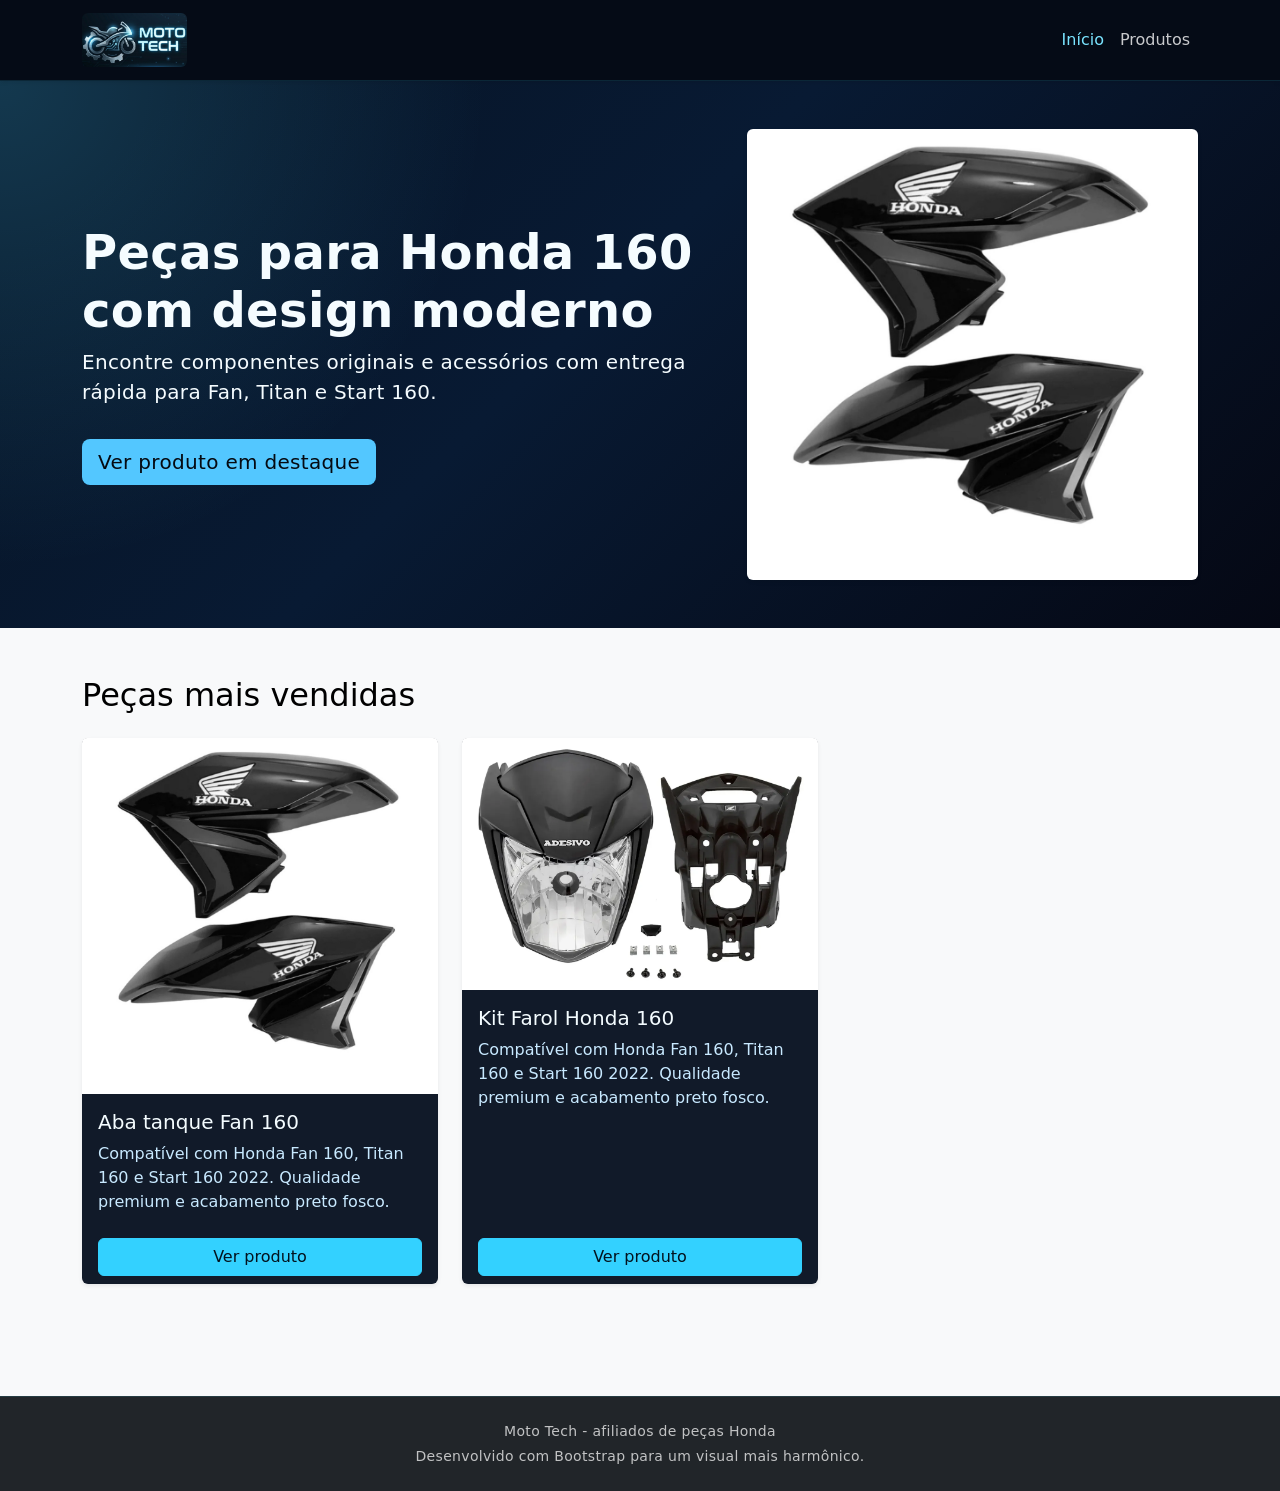
==== moto_tech/index.html @ e141f1aa "feat: Adiciona imagens e descrições dos produtos, bem como tambem o uso de ferramentas para melhor r" ====
<!DOCTYPE html>
<html lang="pt-br">
<head>
  <meta charset="UTF-8">
  <meta name="viewport" content="width=device-width, initial-scale=1.0">
  <title>Moto Tech | Peças Honda 160</title>
  <link href="https://cdn.jsdelivr.net/npm/bootstrap@5.3.0/dist/css/bootstrap.min.css" rel="stylesheet">
  <link rel="stylesheet" href="css/styles.css">
</head>
<body class="bg-light">

<nav class="navbar navbar-expand-lg navbar-dark site-navbar shadow-sm">
  <div class="container">
    <a class="navbar-brand" href="index.html">
      <img src="assets/images/motoTech.png" alt="Moto Tech" class="navbar-brand-image rounded">
    </a>
    <button class="navbar-toggler" type="button" data-bs-toggle="collapse" data-bs-target="#menuNav" aria-controls="menuNav" aria-expanded="false" aria-label="Menu">
      <span class="navbar-toggler-icon"></span>
    </button>
    <div class="collapse navbar-collapse" id="menuNav">
      <ul class="navbar-nav ms-auto">
        <li class="nav-item"><a class="nav-link active" href="index.html">Início</a></li>
        <li class="nav-item"><a class="nav-link" href="produto.html">Produtos</a></li>
      </ul>
    </div>
  </div>
</nav>

<header class="hero-section py-5">
  <div class="container">
    <div class="row align-items-center">
      <div class="col-lg-7">
        <h1 class="display-5 fw-bold">Peças para Honda 160 com design moderno</h1>
        <p class="lead">Encontre componentes originais e acessórios com entrega rápida para Fan, Titan e Start 160.</p>
        <a href="produto.html" class="btn btn-light btn-lg mt-3">Ver produto em destaque</a>
      </div>
      <div class="col-lg-5 text-center">
        <img src="assets/images/aba_tanque_black.webp" alt="Aba de tanque Honda 160" class="img-fluid rounded shadow-sm mt-4 mt-lg-0">
      </div>
    </div>
  </div>
</header>

<main class="container my-5">
  <h2 class="mb-4" style="color: black;">Peças mais vendidas</h2>
  <div class="row g-4">
    <div class="col-md-6 col-lg-4">
      <div class="card h-100 shadow-sm">
        <img src="assets/images/aba_tanque_black.webp" class="card-img-top" alt="Aba tanque">
        <div class="card-body">
          <h5 class="card-title">Aba tanque Fan 160</h5>
          <p class="card-text">Compatível com Honda Fan 160, Titan 160 e Start 160 2022. Qualidade premium e acabamento preto fosco.</p>
        </div>
        <div class="card-footer bg-transparent border-top-0">
          <a href="produto.html" class="btn btn-primary w-100">Ver produto</a>
        </div>
      </div>
    </div>
    <div class="col-md-6 col-lg-4">
      <div class="card h-100 shadow-sm">
        <img src="assets/images/kit_farol_black.webp" class="card-img-top" alt="Aba tanque">
        <div class="card-body">
          <h5 class="card-title">Kit Farol Honda 160</h5>
          <p class="card-text">Compatível com Honda Fan 160, Titan 160 e Start 160 2022. Qualidade premium e acabamento preto fosco.</p>
        </div>
        <div class="card-footer bg-transparent border-top-0">
          <a href="produto.html" class="btn btn-primary w-100">Ver produto</a>
        </div>
      </div>
    </div>
  </div>
</div>
</main>

<footer class="py-4 bg-dark text-white">
  <div class="container text-center small">
    <p class="mb-1">Moto Tech - afiliados de peças Honda</p>
    <p class="mb-0">Desenvolvido com Bootstrap para um visual mais harmônico.</p>
  </div>
</footer>

<script src="https://cdn.jsdelivr.net/npm/bootstrap@5.3.0/dist/js/bootstrap.bundle.min.js"></script>
<script src="js/script.js"></script>
</body>
</html>
---- moto_tech/css/styles.css ----
body {
  background-color: #040814;
  color: #e3f6ff;
  font-family: "Inter", system-ui, -apple-system, BlinkMacSystemFont, "Segoe UI", sans-serif;
}

.hero-section,
footer {
  letter-spacing: 0.02em;
}

.site-navbar {
  background-color: #050b16;
  border-bottom: 1px solid rgba(51, 214, 255, 0.14);
}

.navbar-brand-image {
  max-height: 54px;
  width: auto;
}

.navbar-nav .nav-link {
  color: rgba(255, 255, 255, 0.78);
  transition: color 0.2s ease;
}

.navbar-nav .nav-link:hover,
.navbar-nav .nav-link.active {
  color: #7ae4ff;
}

.hero-section {
  background: radial-gradient(circle at top left, rgba(77, 219, 255, 0.18), transparent 35%),
              linear-gradient(135deg, #071528 10%, #081a33 45%, #050814 100%);
}

.hero-section h1,
.hero-section p,
.hero-section .btn {
  color: #f5fcff;
}

.hero-section .btn-light {
  background-color: #53c7ff;
  color: #050a11;
  border: none;
}

.hero-section .btn-light:hover {
  background-color: #3bb0e6;
}

main {
  padding-bottom: 4rem;
}

.card {
  border: none;
  background-color: rgba(8, 17, 33, 0.96);
}

.card-body,
.list-group-item {
  background-color: transparent;
  color: #e9f7ff;
}

.card-title,
.card h1,
.card h5 {
  color: #f4fcff;
}

.card-text,
.list-group-item {
  color: #c8e9ff;
}

.card-footer {
  background-color: transparent;
}

.btn-primary {
  background-color: #33d1ff;
  border-color: #33d1ff;
  color: #03121d;
}

.btn-primary:hover {
  background-color: #1fb5e4;
  border-color: #1fb5e4;
}

.btn-success {
  background-color: #1bc2ea;
  border-color: #16a3c6;
  color: #03121d;
}

.btn-success:hover {
  background-color: #1396b4;
  border-color: #11819e;
}

.card-img-top,
.card img {
  object-fit: cover;
}

.carousel-control-prev-icon,
.carousel-control-next-icon {
  filter: invert(1);
  background-color: rgba(255, 255, 255, 0.16);
  border-radius: 50%;
}

.carousel-control-prev,
.carousel-control-next {
  width: 3rem;
  opacity: 1;
}

.carousel-control-prev:hover,
.carousel-control-next:hover {
  background-color: rgba(255, 255, 255, 0.08);
}

footer {
  background-color: #040814;
  border-top: 1px solid rgba(77, 219, 255, 0.12);
}

footer p {
  color: rgba(255, 255, 255, 0.72);
}
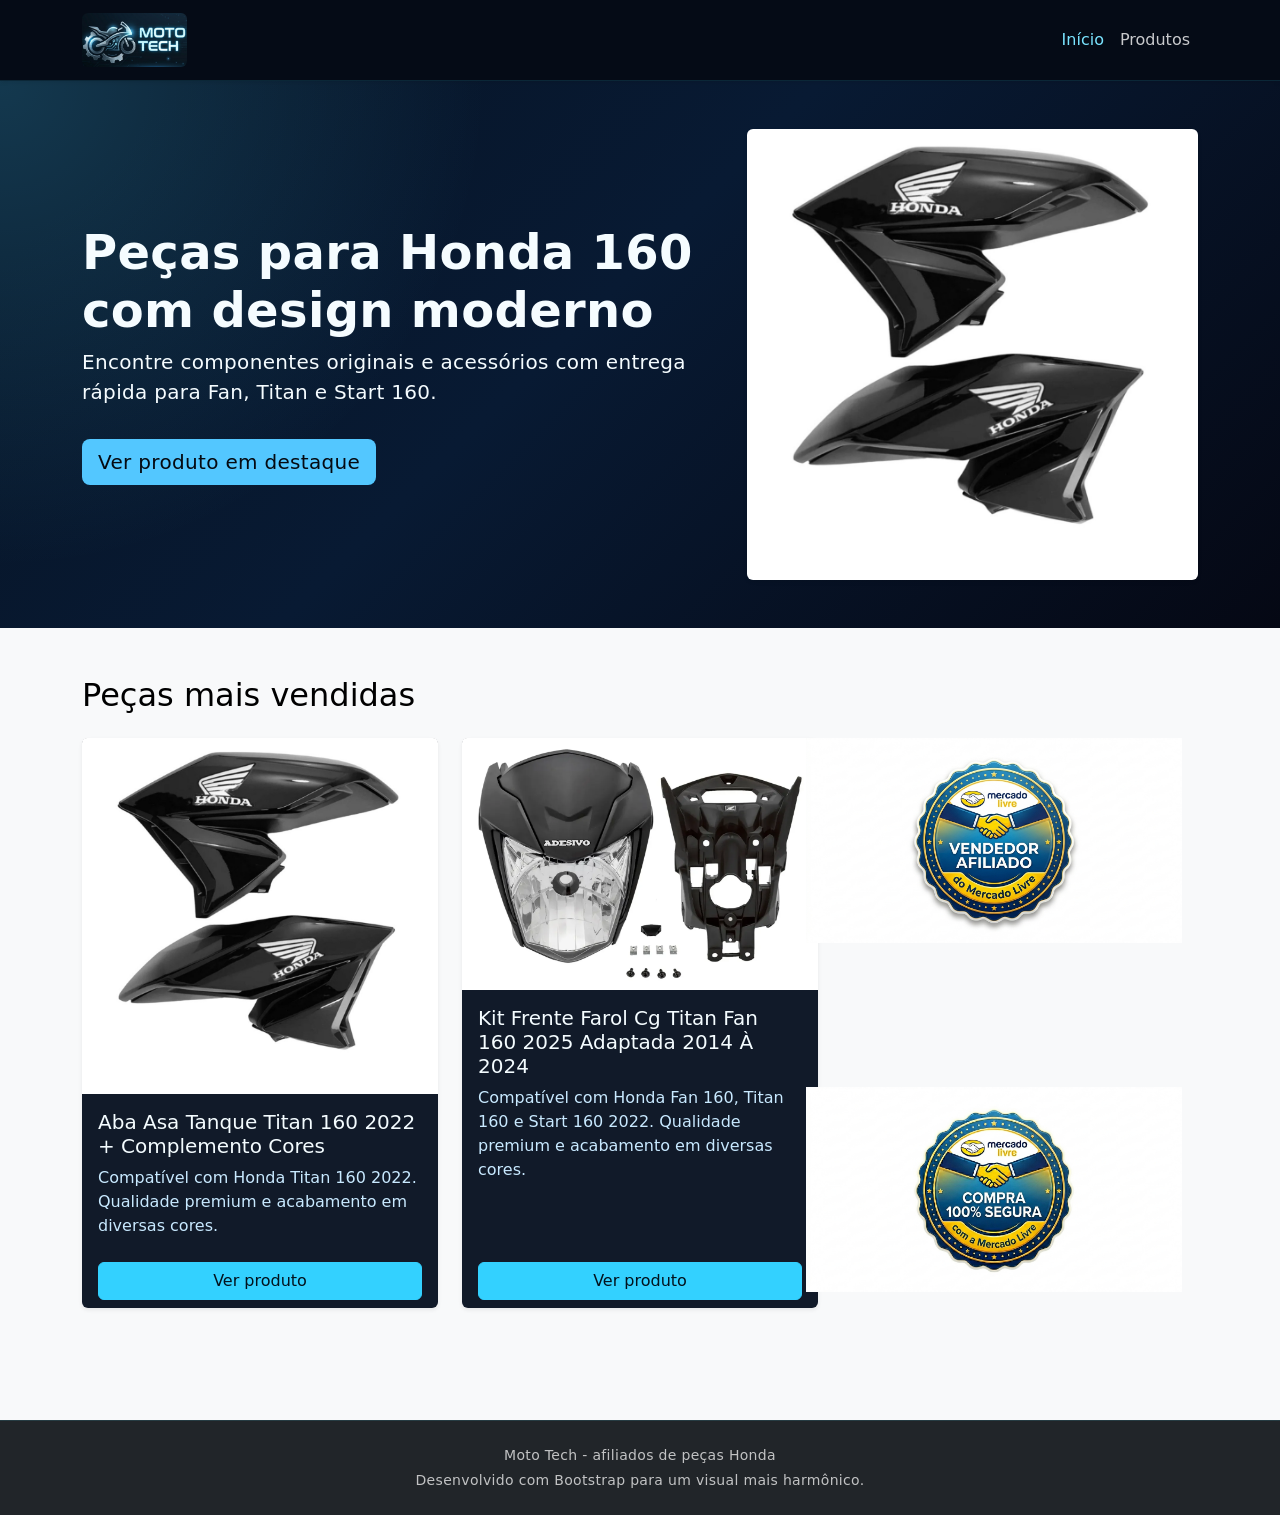
==== commit 6d8360dc: "feat: Inclui novas imagens e descrições na pagina de produtos e index" ====
--- a/moto_tech/index.html
+++ b/moto_tech/index.html
@@ -43,13 +43,13 @@
 
 <main class="container my-5">
   <h2 class="mb-4" style="color: black;">Peças mais vendidas</h2>
-  <div class="row g-4">
+  <div class="row g-4 position-relative">
     <div class="col-md-6 col-lg-4">
       <div class="card h-100 shadow-sm">
         <img src="assets/images/aba_tanque_black.webp" class="card-img-top" alt="Aba tanque">
         <div class="card-body">
-          <h5 class="card-title">Aba tanque Fan 160</h5>
-          <p class="card-text">Compatível com Honda Fan 160, Titan 160 e Start 160 2022. Qualidade premium e acabamento preto fosco.</p>
+          <h5 class="card-title">Aba Asa Tanque Titan 160 2022 + Complemento Cores</h5>
+          <p class="card-text">Compatível com Honda Titan 160 2022. Qualidade premium e acabamento em diversas cores.</p>
         </div>
         <div class="card-footer bg-transparent border-top-0">
           <a href="produto.html" class="btn btn-primary w-100">Ver produto</a>
@@ -58,18 +58,19 @@
     </div>
     <div class="col-md-6 col-lg-4">
       <div class="card h-100 shadow-sm">
-        <img src="assets/images/kit_farol_black.webp" class="card-img-top" alt="Aba tanque">
+        <img src="assets/images/kit_farol_black.webp" class="card-img-top" alt="Kit farol">
         <div class="card-body">
-          <h5 class="card-title">Kit Farol Honda 160</h5>
-          <p class="card-text">Compatível com Honda Fan 160, Titan 160 e Start 160 2022. Qualidade premium e acabamento preto fosco.</p>
+          <h5 class="card-title">Kit Frente Farol Cg Titan Fan 160 2025 Adaptada 2014 À 2024</h5>
+          <p class="card-text">Compatível com Honda Fan 160, Titan 160 e Start 160 2022. Qualidade premium e acabamento em diversas cores.</p>
         </div>
         <div class="card-footer bg-transparent border-top-0">
           <a href="produto.html" class="btn btn-primary w-100">Ver produto</a>
         </div>
       </div>
     </div>
+    <img src="assets/images/selo.png" class="position-absolute bottom-1 end-0 me-3 mb-3" alt="Selo de qualidade" style="width: 400px; height: auto; z-index: 10;">
+    <img src="assets/images/compra_segura.png" class="position-absolute bottom-0 end-0 me-3 mb-3" alt="Compra segura" style="width: 400px; height: auto; z-index: 10;">
   </div>
-</div>
 </main>
 
 <footer class="py-4 bg-dark text-white">
